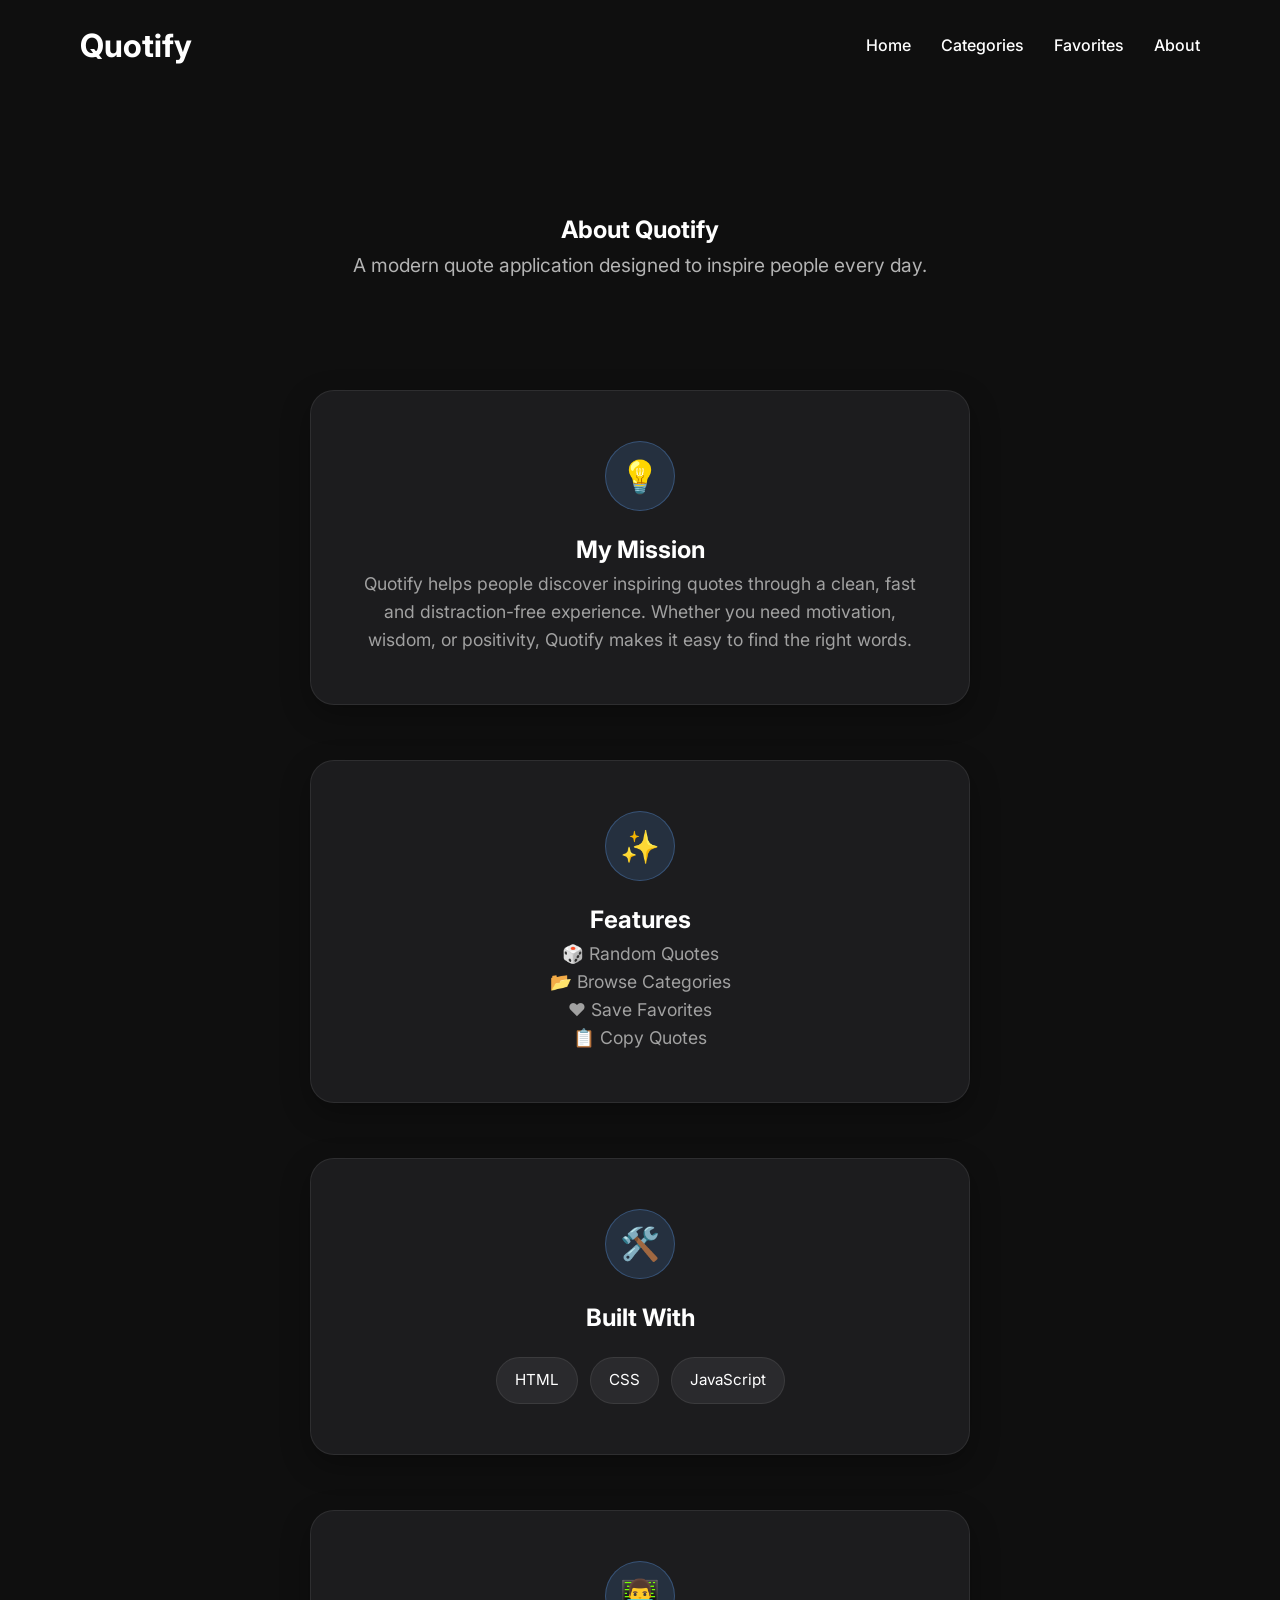
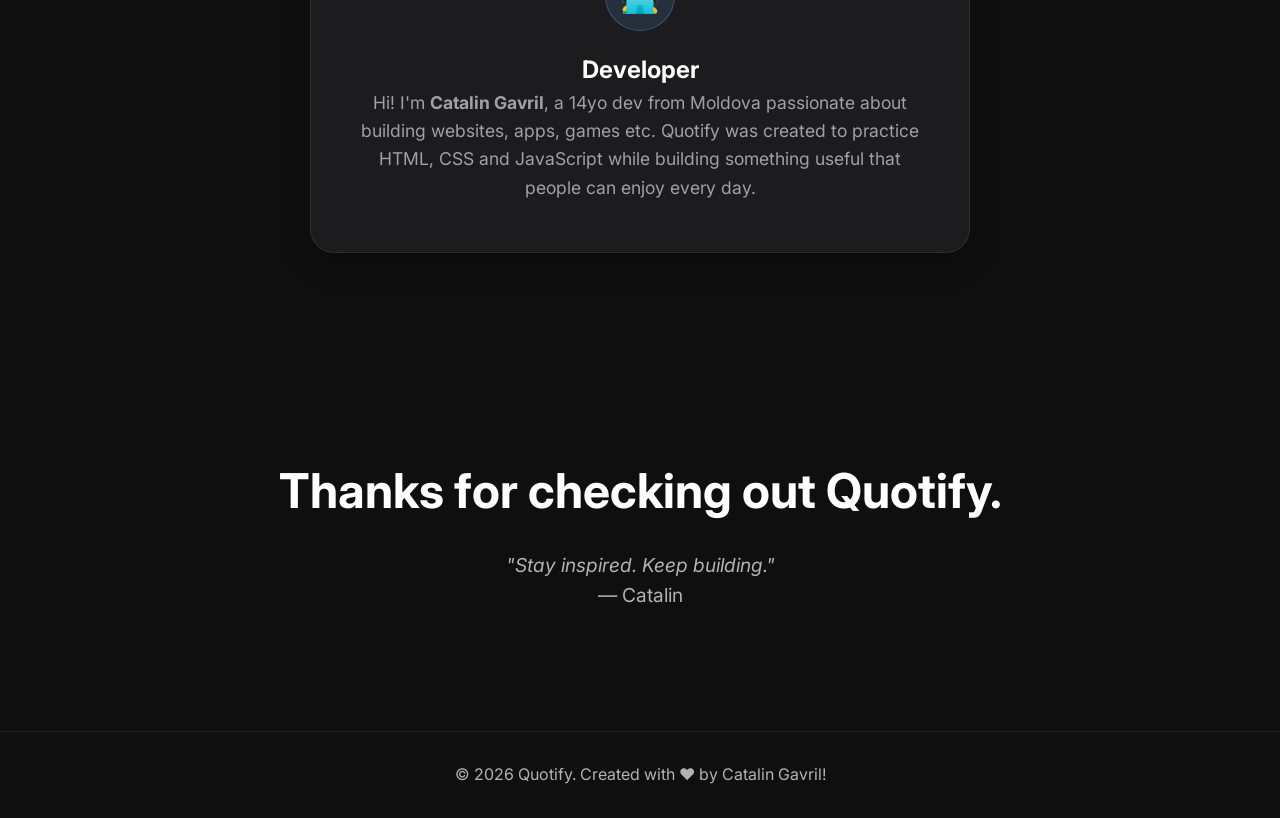
==== about.html @ 7f9e3f48 "Finished building the v1.0 version of Quotify." ====
<html lang="en">
    <head>
        <meta charset = "UTF-8">
        <meta name = "viewport" content = "width=device-width, initial-scale=1.0">

        <title>About • Quotify</title>

        <link rel="preconnect" href="https://fonts.googleapis.com">
        <link rel="preconnect" href="https://fonts.gstatic.com" crossorigin>
        <link href="https://fonts.googleapis.com/css2?family=Inter:wght@100..900&display=swap" rel="stylesheet">

        <link rel="icon" href="favicon.ico">
        <link rel="apple-touch-icon" href="apple-touch-icon.png">
        <link rel="manifest" href="site.webmanifest">

        <link rel = "stylesheet" href="style.css">
    </head>

    <body>
        <header>
            <nav>
                <a href = "index.html" class="logo">Quotify</a>

            <ul>
                <li><a href="index.html">Home</a></li>
                <li><a href="categories.html">Categories</a></li>
                <li><a href="favorites.html">Favorites</a></li>
                <li><a href="about.html">About</a></li>
            </ul>
          </nav>
        </header>

        <main>
            <section class = "hero">
                <h1>About Quotify</h1>
                <p>
                    A modern quote application designed to inspire people every day.
                </p>
            </section>

            <section class = "quotes-list">
                <div class = "quote-card">
                    <div class = "about-icon">💡</div>
                    <h2>My Mission</h2>

                    <p>
                        Quotify helps people discover inspiring quotes through a clean,
                    fast and distraction-free experience. Whether you need motivation,
                    wisdom, or positivity, Quotify makes it easy to find the right words.
                    </p>
                </div>

                <div class = "quote-card">
                    <div class = "about-icon">✨</div>
                    <h2>Features</h2>

                    <p>🎲 Random Quotes</p>
                    <p>📂 Browse Categories</p>
                    <p>❤️ Save Favorites</p>
                    <p>📋 Copy Quotes</p>
                </div>

                <div class="quote-card">
                    <div class = "about-icon">🛠️</div>
                    <h2>Built With</h2>
                    <div class = "tech-stack">
                        <span>HTML</span>
                        <span>CSS</span>
                        <span>JavaScript</span>
                    </div>
                </div>

                <div class="quote-card">
                    <div class = "about-icon">👨‍💻</div>
                    <h2>Developer</h2>

                    <p>
                        Hi! I'm <strong>Catalin Gavril</strong>, a 14yo dev from Moldova passionate about building websites, apps, games etc.
                    
                        Quotify was created to practice HTML, CSS and JavaScript while building something useful that people can enjoy every day.
                    </p>
                </div>

            </section>

            <section class="hero">
                <h2>Thanks for checking out Quotify.</h2>

                <p>
                    <em>"Stay inspired. Keep building."</em>
                </p>

                <p>
                    — Catalin
                </p>
            </section>
        </main>

        <footer>
            <p>&copy; 2026 Quotify. Created with ❤️ by Catalin Gavril!</p>
        </footer>
    </body>
</html>
---- style.css ----
* {
    margin: 0;
    padding: 0;
    box-sizing: border-box;
}

body {
    font-family: "Inter", sans-serif;
    background-color: #0F0F0F;
    color: white;
    line-height: 1.6;
}

nav {
    display: flex;
    justify-content: space-between;
    align-items: center;

    padding: 20px 80px;
}

nav ul {
    display: flex;
    list-style: none;
    gap: 30px;
}

nav a {
    text-decoration: none;
    color: white;
    font-weight: 500;
    transition: 0.3s ease, transform 0.3s ease;
}

nav a:hover {
    color: #60A5FA;
    font-size: 1.05rem;
    transform: scale(1.05);
    opacity: 0.7;
    text-decoration: underline;
    cursor: pointer;
}

nav h1 {
    font-size: 2rem;
}

.hero {
    text-align: center;
    padding: 120px 20px 60px;
}

.hero h2 {
    font-size: 3rem;
    margin-bottom: 20px;
}

.hero p {
    font-size: 1.2rem;
    max-width: 700px;
    margin: 0 auto;
    color: #B3B3B3;
}

.quote-selection {
    display: flex;
    flex-direction: column;
    align-items: center;
    justify-content: center;
    width: 100%;
    padding: 20px;
}

.quote-card {
    background-color: #1C1C1E;
    border: 1px solid rgba(255, 255, 255, 0.08);
    max-width: 700px;
    width: 100%;
    padding: 50px;
    border-radius: 24px;
    text-align: center;
    margin-bottom: 30px;
    box-shadow: 0 10px 30px rgba(0, 0, 0, 0.3);
    animation: fadeIn 0.6s ease;
    transition: transform 0.3s ease, box-shadow 0.3s ease;
}

.quote-card blockquote {
    font-size: 2rem;
    font-weight: 600;
    line-height: 1.4;
    margin-bottom: 25px;
}

.quote-card p {
    font-size: 1.1rem;
    color: #A1A1A1;
    font-weight: 400;
}

.quote-card:hover {
    transform: translateY(-6px);
    box-shadow: 0 18px 40px rgba(0, 0, 0, 0.45);
}

.buttons {
    display: flex;
    gap: 15px;
    justify-content: center;
}

.buttons button {
    background-color: white;
    color: black;
    border: none;
    padding: 12px 25px;
    border-radius: 999px;
    font-size: 1rem;
    font-weight: 600;
    cursor: pointer;
    transition: all 0.3s ease;
}

.buttons button:hover {
    transform: translateY(-3px);
    opacity: 0.85;
    box-shadow: 0 8px 20px rgba(0, 0, 0, 0.2);
}

main {
    min-height: 80vh;
}

@keyframes fadeIn {
    from {
        opacity: 0;
        transform: translateY(20px);
    }

    to {
        opacity: 1;
        transform: translateY(0);
    }
}

.categories-grid {
    max-width: 1100px;
    margin: 60px auto;
    padding: 0 20px;
    display: grid;
    grid-template-columns: repeat(auto-fit, minmax(280px, 1fr));
    gap: 25px;
}

.category-card {
    background: #1C1C1E;
    border: 1px solid rgba(255, 255, 255, 0.08);
    border-radius: 24px;
    padding: 40px 30px;
    text-align: center;
    text-decoration: none;
    color: white;
    transition: 0.3s ease;
    box-shadow: 0 10px 30px rgba(0, 0, 0, 0.3);
}

.category-card:hover {
    transform: translateY(-8px);
    border-color: rgba(255, 255, 255, 0.18);
    box-shadow: 0 20px 40px rgba(0, 0, 0, 0.45);
}

.category-icon {
    font-size: 48px;
    margin-bottom: 20px;
}

.category-card h2 {
    font-size: 28px;
    margin-bottom: 15px;
}

.category-card p {
    color: #B3B3B3;
    line-height: 1.6;
}

.quotes-list {
    display: flex;
    flex-direction: column;
    gap: 25px;
    max-width: 700px;
    margin: 50px auto;
    padding: 0 20px;
}

.logo {
    font-size: 2rem;
    font-weight: 700;
    color: white;
    text-decoration: none;
}

.remove-btn {
    margin-top: 25px;
    background: #EF4444;
    color: white;
    border: none;
    padding: 10px 18px;
    border-radius: 999px;
    cursor: pointer;
    font-size: 0.95rem;
    transition: all 0.3s ease;
}

.remove-btn:hover {
    opacity: 0.9;
    transform: translateY(-2px);
}

.toast {
    position: fixed;
    bottom: 30px;
    right: 30px;
    background: #1C1C1E;
    color: white;
    padding: 15px 25px;
    border-radius: 14px;
    box-shadow: 0 12px 30px rgba(0, 0, 0, 0.35);
    opacity: 0;
    transform: translateY(20px);
    transition: all 0.3s ease;
    pointer-events: none;
    backdrop-filter: blur(18px);
    border: 1px solid rgba(255, 255, 255, 0.08);
}

.toast.show {
    opacity: 1;
    transform: translateY(0);
}

footer {
    margin-top: 60px;
    padding: 30px 20px;
    text-align: center;
    color: #B3B3B3;
    border-top: 1px solid rgba(255, 255, 255, 0.08);
}

.about-icon {
    width: 70px;
    height: 70px;
    margin: 0 auto 20px;
    border-radius: 50%;
    display: flex;
    justify-content: center;
    align-items: center;
    font-size: 2rem;
    background: rgba(96, 165, 250, 0.15);
    border: 1px solid rgba(96, 165, 250, 0.3);
}

.tech-stack {
    display: flex;
    justify-content: center;
    flex-wrap: wrap;
    gap: 12px;
    margin-top: 20px;
}

.tech-stack span {
    background: #2A2A2D;
    padding: 10px 18px;
    border-radius: 999px;
    font-size: 0.95rem;
    border: 1px solid rgba(255, 255, 255, 0.08);
}

@media (max-width: 768px) {
    nav {
        flex-direction: column;
        gap: 20px;
        padding: 20px;
    }

    nav ul {
        flex-wrap: wrap;
        justify-content: center;
        gap: 15px;
    }

    .hero {
        padding: 70px 20px 40px;
    }

    .hero h1,
    .hero h2 {
        font-size: 1rem;
    }

    .hero p {
        font-size: 1rem;
    }

    .quote-card {
        padding: 30px 20px;
    }

    .quote-card blockquote {
        font-size: 1.5rem;
    }

    .buttons {
        flex-direction: column;
        width: 100%;
    }

    .buttons button {
        width: 100%;
    }

    .categories-grid {
        grid-template-columns: 1fr;
    }
}
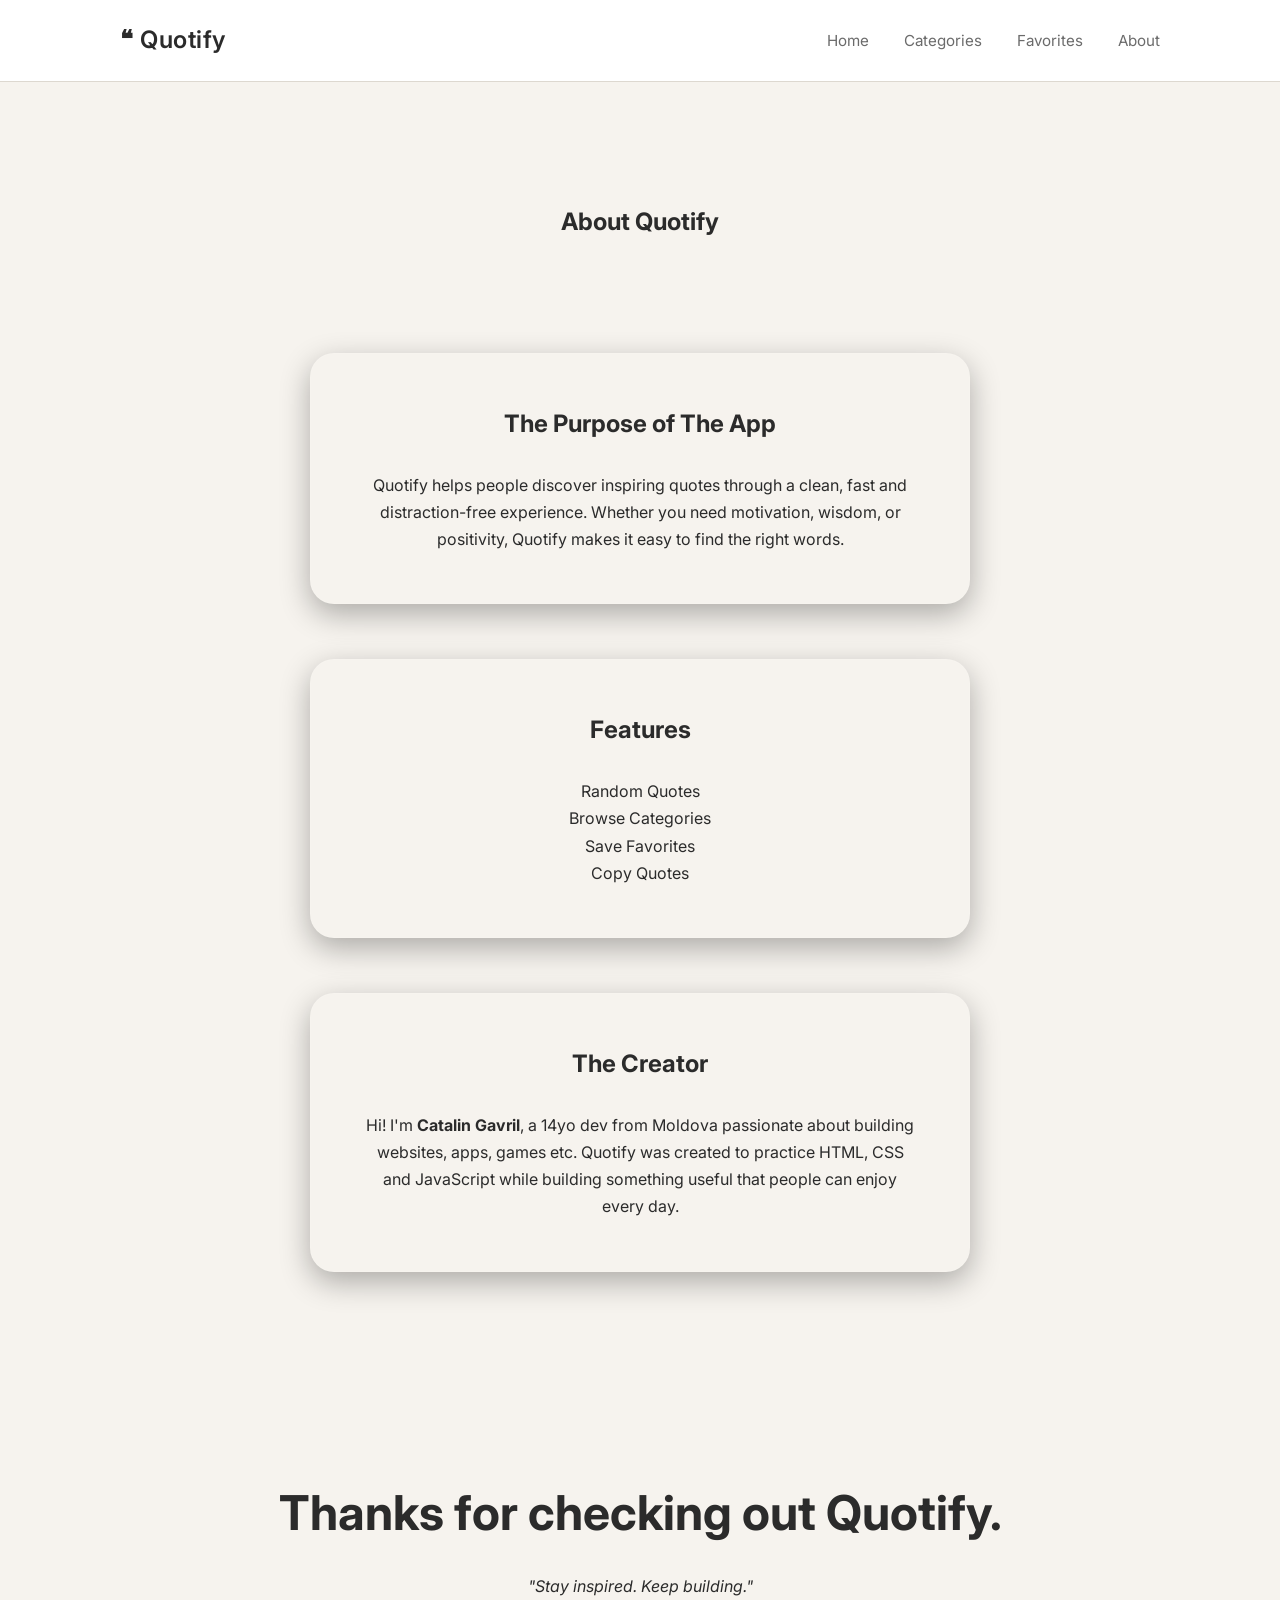
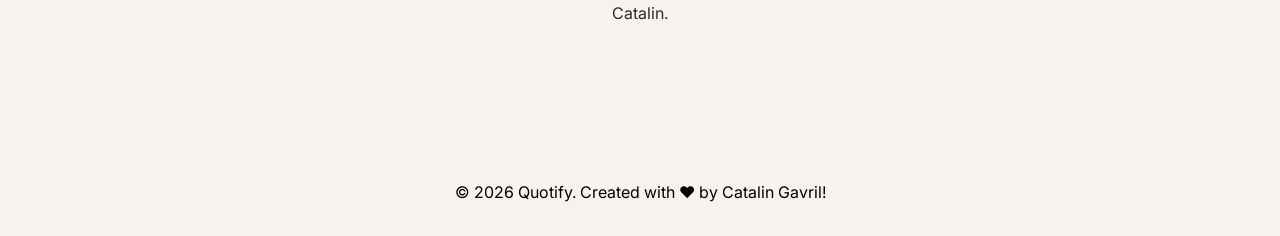
==== commit a70570e9: "Modified a lot of stuff from the previous version." ====
--- a/about.html
+++ b/about.html
@@ -7,7 +7,7 @@
 
         <link rel="preconnect" href="https://fonts.googleapis.com">
         <link rel="preconnect" href="https://fonts.gstatic.com" crossorigin>
-        <link href="https://fonts.googleapis.com/css2?family=Inter:wght@100..900&display=swap" rel="stylesheet">
+        <link href="https://fonts.googleapis.com/css2?family=Cormorant+Garamond:wght@400;500;600&family=Inter:wght@300;400;500;600&display=swap" rel="stylesheet">
 
         <link rel="icon" href="favicon.ico">
         <link rel="apple-touch-icon" href="apple-touch-icon.png">
@@ -19,7 +19,7 @@
     <body>
         <header>
             <nav>
-                <a href = "index.html" class="logo">Quotify</a>
+                <a href = "index.html" class="logo">❝ Quotify</a>
 
             <ul>
                 <li><a href="index.html">Home</a></li>
@@ -33,16 +33,13 @@
         <main>
             <section class = "hero">
                 <h1>About Quotify</h1>
-                <p>
-                    A modern quote application designed to inspire people every day.
-                </p>
+
             </section>
 
             <section class = "quotes-list">
                 <div class = "quote-card">
-                    <div class = "about-icon">💡</div>
-                    <h2>My Mission</h2>
-
+                    <h2>The Purpose of The App</h2>
+                    <br>
                     <p>
                         Quotify helps people discover inspiring quotes through a clean,
                     fast and distraction-free experience. Whether you need motivation,
@@ -51,29 +48,17 @@
                 </div>
 
                 <div class = "quote-card">
-                    <div class = "about-icon">✨</div>
                     <h2>Features</h2>
-
-                    <p>🎲 Random Quotes</p>
-                    <p>📂 Browse Categories</p>
-                    <p>❤️ Save Favorites</p>
-                    <p>📋 Copy Quotes</p>
+                    <br>
+                    <p>Random Quotes</p>
+                    <p>Browse Categories</p>
+                    <p>Save Favorites</p>
+                    <p>Copy Quotes</p>
                 </div>
 
                 <div class="quote-card">
-                    <div class = "about-icon">🛠️</div>
-                    <h2>Built With</h2>
-                    <div class = "tech-stack">
-                        <span>HTML</span>
-                        <span>CSS</span>
-                        <span>JavaScript</span>
-                    </div>
-                </div>
-
-                <div class="quote-card">
-                    <div class = "about-icon">👨‍💻</div>
-                    <h2>Developer</h2>
-
+                    <h2>The Creator</h2>
+                    <br>
                     <p>
                         Hi! I'm <strong>Catalin Gavril</strong>, a 14yo dev from Moldova passionate about building websites, apps, games etc.
                     
@@ -91,7 +76,7 @@
                 </p>
 
                 <p>
-                    — Catalin
+                    Catalin.
                 </p>
             </section>
         </main>
--- a/style.css
+++ b/style.css
@@ -1,3 +1,14 @@
+:root {
+    --background: #F6F3EE;
+    --surface: #FFFFFF;
+    --text: #2B2B2B;
+    --text-light: #6B6B6B;
+    --border: #DDD8D0;
+    --accent: #6F7C74;
+    --radius: 18px;
+    --shadow: 0 8px 24px rgba(0, 0, 0, 0.06);
+}
+
 * {
     margin: 0;
     padding: 0;
@@ -5,44 +16,54 @@
 }
 
 body {
-    font-family: "Inter", sans-serif;
-    background-color: #0F0F0F;
-    color: white;
-    line-height: 1.6;
+    background:var(--background);
+    color:var(--text);
+    font-family:"Inter", sans-serif;
+    line-height: 1.7;
+}
+
+header {
+    background:var(--surface);
+    border-bottom: 1px solid var(--border);
 }
 
 nav {
+    max-width:1100px;
+    margin: auto;
+    padding: 20px 30px;
     display: flex;
     justify-content: space-between;
     align-items: center;
+}
 
-    padding: 20px 80px;
+.logo {
+    text-decoration: none;
+    color:var(--text);
+    font-size: 1.5rem;
+    font-weight: 600;
+    letter-spacing: 0.5px;
+    transition:var(--transition);
+}
+
+.logo:hover {
+    opacity: 0.7s;
 }
 
 nav ul {
     display: flex;
+    gap: 35px;
     list-style: none;
-    gap: 30px;
 }
 
 nav a {
     text-decoration: none;
-    color: white;
-    font-weight: 500;
-    transition: 0.3s ease, transform 0.3s ease;
+    color:var(--text-light);
+    transition:var(--transition);
+    font-size: 0.95rem;
 }
 
-nav a:hover {
-    color: #60A5FA;
-    font-size: 1.05rem;
-    transform: scale(1.05);
-    opacity: 0.7;
-    text-decoration: underline;
-    cursor: pointer;
-}
-
-nav h1 {
-    font-size: 2rem;
+nav ul a:hover {
+    color:var(--text);
 }
 
 .hero {
@@ -55,13 +76,6 @@
     margin-bottom: 20px;
 }
 
-.hero p {
-    font-size: 1.2rem;
-    max-width: 700px;
-    margin: 0 auto;
-    color: #B3B3B3;
-}
-
 .quote-selection {
     display: flex;
     flex-direction: column;
@@ -69,10 +83,11 @@
     justify-content: center;
     width: 100%;
     padding: 20px;
+    font-size: 1.4rem;
 }
 
 .quote-card {
-    background-color: #1C1C1E;
+    background-color: #F6F3EE;
     border: 1px solid rgba(255, 255, 255, 0.08);
     max-width: 700px;
     width: 100%;
@@ -86,21 +101,11 @@
 }
 
 .quote-card blockquote {
-    font-size: 2rem;
+    font-family: "Cormorant Garamond", sans-serif;
+    font-size: 1.5rem;
     font-weight: 600;
     line-height: 1.4;
     margin-bottom: 25px;
-}
-
-.quote-card p {
-    font-size: 1.1rem;
-    color: #A1A1A1;
-    font-weight: 400;
-}
-
-.quote-card:hover {
-    transform: translateY(-6px);
-    box-shadow: 0 18px 40px rgba(0, 0, 0, 0.45);
 }
 
 .buttons {
@@ -110,37 +115,44 @@
 }
 
 .buttons button {
-    background-color: white;
+    background-color: rgb(203, 139, 55);
     color: black;
     border: none;
     padding: 12px 25px;
-    border-radius: 999px;
+    border-radius: 100px;
     font-size: 1rem;
     font-weight: 600;
     cursor: pointer;
-    transition: all 0.3s ease;
 }
 
-.buttons button:hover {
-    transform: translateY(-3px);
-    opacity: 0.85;
-    box-shadow: 0 8px 20px rgba(0, 0, 0, 0.2);
+footer {
+    margin-top: 60px;
+    padding: 30px 20px;
+    text-align: center;
+    color: #000000;
+    border-top: 1px solid rgba(255, 255, 255, 0.08);
 }
 
-main {
-    min-height: 80vh;
+.toast {
+    position: fixed;
+    bottom: 30px;
+    right: 30px;
+    background: #F6F3EE;
+    color: black;
+    padding: 15px 25px;
+    border-radius: 14px;
+    box-shadow: 0 12px 30px rgba(0, 0, 0, 0.35);
+    opacity: 0;
+    transform: translateY(20px);
+    transition: all 0.3s ease;
+    pointer-events: none;
+    backdrop-filter: blur(18px);
+    border: 1px solid rgba(255, 255, 255, 0.08);
 }
 
-@keyframes fadeIn {
-    from {
-        opacity: 0;
-        transform: translateY(20px);
-    }
-
-    to {
-        opacity: 1;
-        transform: translateY(0);
-    }
+.toast.show {
+    opacity: 1;
+    transform: translateY(0);
 }
 
 .categories-grid {
@@ -164,27 +176,6 @@
     box-shadow: 0 10px 30px rgba(0, 0, 0, 0.3);
 }
 
-.category-card:hover {
-    transform: translateY(-8px);
-    border-color: rgba(255, 255, 255, 0.18);
-    box-shadow: 0 20px 40px rgba(0, 0, 0, 0.45);
-}
-
-.category-icon {
-    font-size: 48px;
-    margin-bottom: 20px;
-}
-
-.category-card h2 {
-    font-size: 28px;
-    margin-bottom: 15px;
-}
-
-.category-card p {
-    color: #B3B3B3;
-    line-height: 1.6;
-}
-
 .quotes-list {
     display: flex;
     flex-direction: column;
@@ -192,13 +183,6 @@
     max-width: 700px;
     margin: 50px auto;
     padding: 0 20px;
-}
-
-.logo {
-    font-size: 2rem;
-    font-weight: 700;
-    color: white;
-    text-decoration: none;
 }
 
 .remove-btn {
@@ -211,116 +195,4 @@
     cursor: pointer;
     font-size: 0.95rem;
     transition: all 0.3s ease;
-}
-
-.remove-btn:hover {
-    opacity: 0.9;
-    transform: translateY(-2px);
-}
-
-.toast {
-    position: fixed;
-    bottom: 30px;
-    right: 30px;
-    background: #1C1C1E;
-    color: white;
-    padding: 15px 25px;
-    border-radius: 14px;
-    box-shadow: 0 12px 30px rgba(0, 0, 0, 0.35);
-    opacity: 0;
-    transform: translateY(20px);
-    transition: all 0.3s ease;
-    pointer-events: none;
-    backdrop-filter: blur(18px);
-    border: 1px solid rgba(255, 255, 255, 0.08);
-}
-
-.toast.show {
-    opacity: 1;
-    transform: translateY(0);
-}
-
-footer {
-    margin-top: 60px;
-    padding: 30px 20px;
-    text-align: center;
-    color: #B3B3B3;
-    border-top: 1px solid rgba(255, 255, 255, 0.08);
-}
-
-.about-icon {
-    width: 70px;
-    height: 70px;
-    margin: 0 auto 20px;
-    border-radius: 50%;
-    display: flex;
-    justify-content: center;
-    align-items: center;
-    font-size: 2rem;
-    background: rgba(96, 165, 250, 0.15);
-    border: 1px solid rgba(96, 165, 250, 0.3);
-}
-
-.tech-stack {
-    display: flex;
-    justify-content: center;
-    flex-wrap: wrap;
-    gap: 12px;
-    margin-top: 20px;
-}
-
-.tech-stack span {
-    background: #2A2A2D;
-    padding: 10px 18px;
-    border-radius: 999px;
-    font-size: 0.95rem;
-    border: 1px solid rgba(255, 255, 255, 0.08);
-}
-
-@media (max-width: 768px) {
-    nav {
-        flex-direction: column;
-        gap: 20px;
-        padding: 20px;
-    }
-
-    nav ul {
-        flex-wrap: wrap;
-        justify-content: center;
-        gap: 15px;
-    }
-
-    .hero {
-        padding: 70px 20px 40px;
-    }
-
-    .hero h1,
-    .hero h2 {
-        font-size: 1rem;
-    }
-
-    .hero p {
-        font-size: 1rem;
-    }
-
-    .quote-card {
-        padding: 30px 20px;
-    }
-
-    .quote-card blockquote {
-        font-size: 1.5rem;
-    }
-
-    .buttons {
-        flex-direction: column;
-        width: 100%;
-    }
-
-    .buttons button {
-        width: 100%;
-    }
-
-    .categories-grid {
-        grid-template-columns: 1fr;
-    }
 }
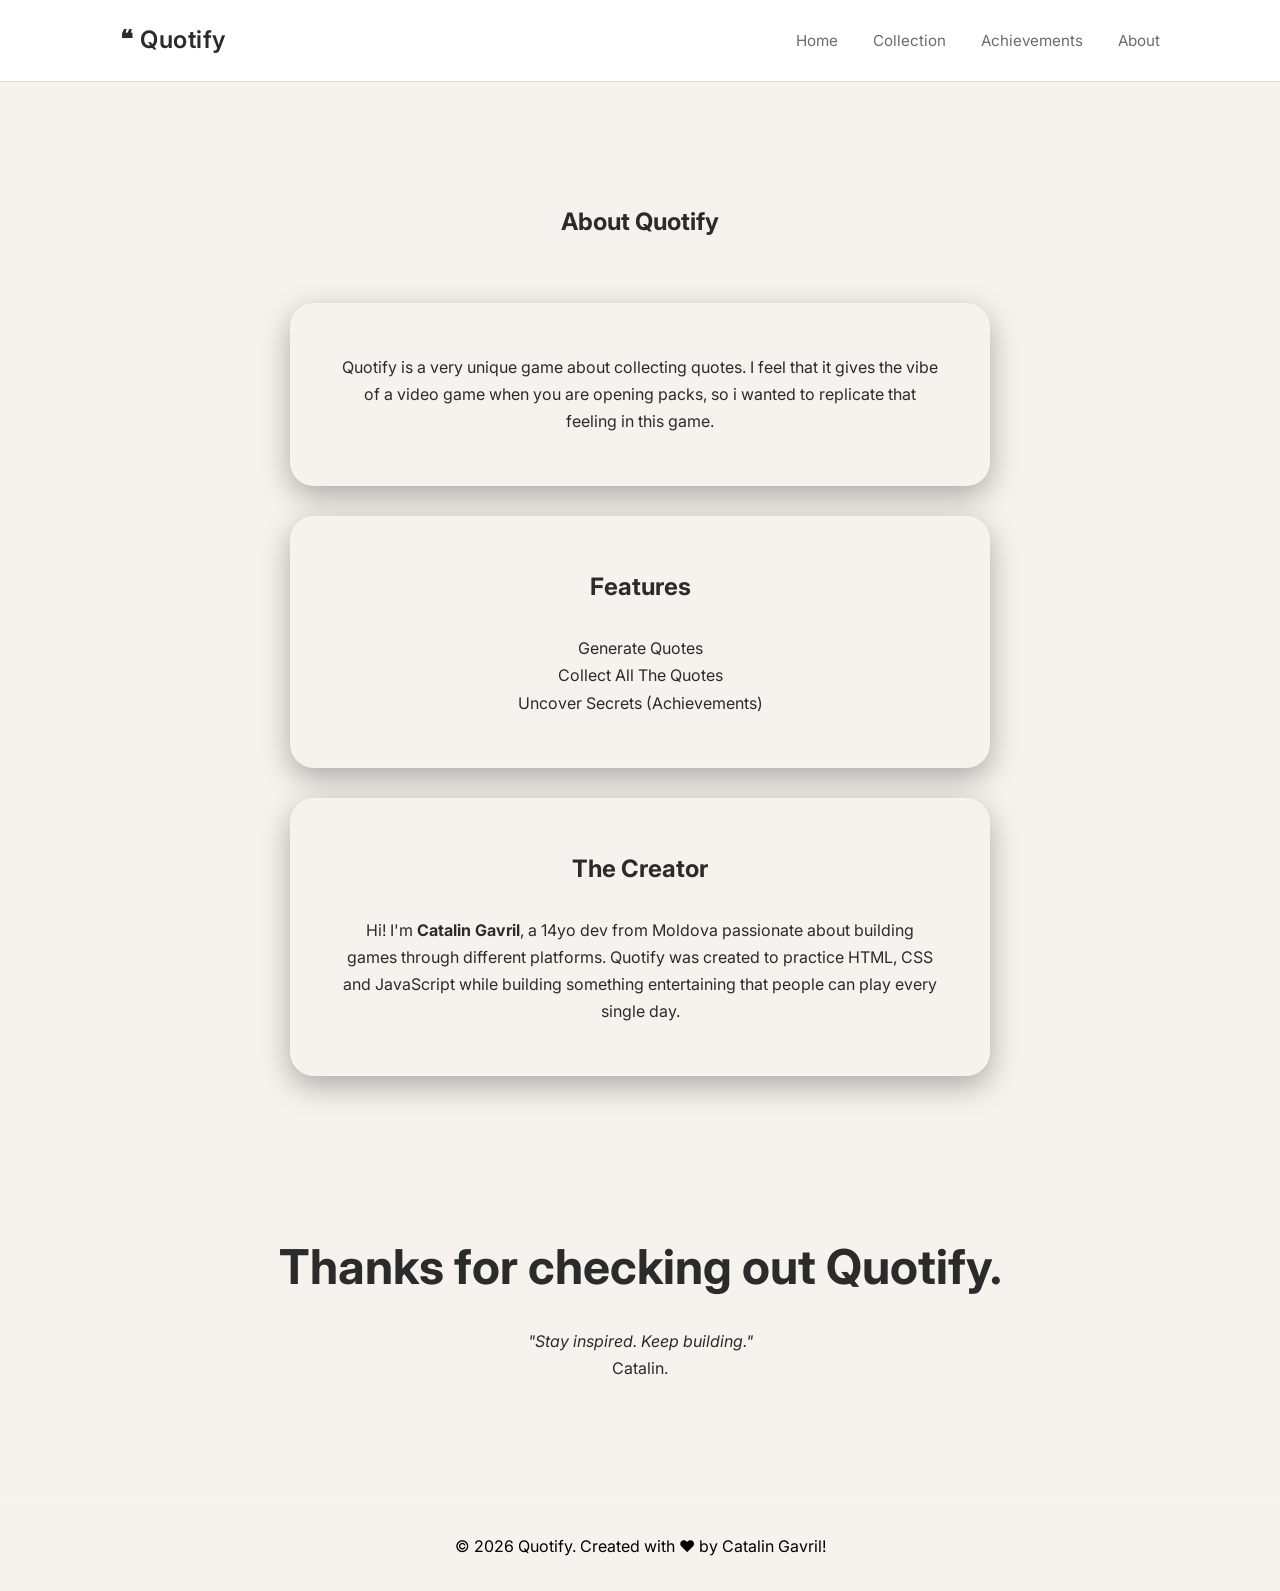
==== commit 3f1daf99: "Finished revamping the whole website." ====
--- a/about.html
+++ b/about.html
@@ -23,8 +23,8 @@
 
             <ul>
                 <li><a href="index.html">Home</a></li>
-                <li><a href="categories.html">Categories</a></li>
-                <li><a href="favorites.html">Favorites</a></li>
+                <li><a href="collection.html">Collection</a></li>
+                <li><a href = "achievements.html">Achievements</a></li>
                 <li><a href="about.html">About</a></li>
             </ul>
           </nav>
@@ -38,31 +38,26 @@
 
             <section class = "quotes-list">
                 <div class = "quote-card">
-                    <h2>The Purpose of The App</h2>
-                    <br>
                     <p>
-                        Quotify helps people discover inspiring quotes through a clean,
-                    fast and distraction-free experience. Whether you need motivation,
-                    wisdom, or positivity, Quotify makes it easy to find the right words.
+                        Quotify is a very unique game about collecting quotes. I feel that it gives the vibe of a video game when you are opening packs, so i wanted to replicate that feeling in this game.
                     </p>
                 </div>
 
                 <div class = "quote-card">
                     <h2>Features</h2>
                     <br>
-                    <p>Random Quotes</p>
-                    <p>Browse Categories</p>
-                    <p>Save Favorites</p>
-                    <p>Copy Quotes</p>
+                    <p>Generate Quotes</p>
+                    <p>Collect All The Quotes</p>
+                    <p>Uncover Secrets (Achievements)</p>
                 </div>
 
                 <div class="quote-card">
                     <h2>The Creator</h2>
                     <br>
                     <p>
-                        Hi! I'm <strong>Catalin Gavril</strong>, a 14yo dev from Moldova passionate about building websites, apps, games etc.
+                        Hi! I'm <strong>Catalin Gavril</strong>, a 14yo dev from Moldova passionate about building games through different platforms.
                     
-                        Quotify was created to practice HTML, CSS and JavaScript while building something useful that people can enjoy every day.
+                        Quotify was created to practice HTML, CSS and JavaScript while building something entertaining that people can play every single day.
                     </p>
                 </div>
 
--- a/style.css
+++ b/style.css
@@ -94,10 +94,19 @@
     padding: 50px;
     border-radius: 24px;
     text-align: center;
-    margin-bottom: 30px;
+    margin: 0 auto 30px;
     box-shadow: 0 10px 30px rgba(0, 0, 0, 0.3);
     animation: fadeIn 0.6s ease;
-    transition: transform 0.3s ease, box-shadow 0.3s ease;
+    transition: 
+        border-color 0.4s ease, 
+        box-shadow 0.4s ease,
+        opacity 0.25s ease,
+        transform 0.25s ease;
+}
+
+.quote-card.opening {
+    opacity: 0;
+    transform: scale(0.96);
 }
 
 .quote-card blockquote {
@@ -155,44 +164,188 @@
     transform: translateY(0);
 }
 
-.categories-grid {
-    max-width: 1100px;
-    margin: 60px auto;
-    padding: 0 20px;
+.common {
+    border: 2px solid #C9C9C9;
+}
+.uncommon {
+    border: 2px solid #56C271;
+}
+
+.rare {
+    border: 2px solid #4B8BFF;
+    box-shadow: 0 0 15px rgba(75, 139, 255, 0.25);
+}
+
+.epic {
+    border: 2px solid #9D5CFF;
+    box-shadow: 0 0 20px rgba(157, 92, 255, 0.35);
+}
+
+.legendary {
+    border: 2px solid #F2B84B;
+    box-shadow: 0 0 25px rgba(242, 184, 75, 0.45);
+}
+
+.mythic {
+    border: 2px solid #8B5CF6;
+    box-shadow: 0 0 35px rgba(139, 92, 246, 0.35);
+}
+
+.collection {
+    max-width: 1200px;
+    margin: 4rem auto;
+    padding: 0 2rem;
+}
+
+.collection h1 {
+    text-align: center;
+    margin-bottom: 0.5rem;
+}
+
+#collectionProgress {
+    text-align: center;
+    color: #6B6B6B;
+    margin-bottom: 2.5rem;
+}
+
+#collectionList {
     display: grid;
     grid-template-columns: repeat(auto-fit, minmax(280px, 1fr));
-    gap: 25px;
-}
-
-.category-card {
-    background: #1C1C1E;
-    border: 1px solid rgba(255, 255, 255, 0.08);
-    border-radius: 24px;
-    padding: 40px 30px;
-    text-align: center;
-    text-decoration: none;
-    color: white;
-    transition: 0.3s ease;
-    box-shadow: 0 10px 30px rgba(0, 0, 0, 0.3);
-}
-
-.quotes-list {
-    display: flex;
-    flex-direction: column;
-    gap: 25px;
-    max-width: 700px;
-    margin: 50px auto;
-    padding: 0 20px;
-}
-
-.remove-btn {
-    margin-top: 25px;
-    background: #EF4444;
-    color: white;
-    border: none;
-    padding: 10px 18px;
-    border-radius: 999px;
-    cursor: pointer;
-    font-size: 0.95rem;
-    transition: all 0.3s ease;
+    gap: 1.5rem;
+}
+
+.collection-card {
+    background: #FCFAF6;
+    border: 1px solid #E5DED3;
+    border-radius: 14px;
+    padding: 1.5rem;
+    box-shadow: 0 4px 12px rgba(0, 0, 0, 0.05);
+    transition: transform 0.2s ease, box-shadow 0.2s ease;
+}
+
+.collection-card:hover {
+    transform: translateY(-4px);
+    box-shadow: 0 10px 22px rgba(0, 0, 0, 0.08);
+}
+
+.collection-rarity {
+    font-size: 0.8rem;
+    font-weight: 600;
+    text-transform: uppercase;
+    letter-spacing: 0.08em;
+    margin-bottom: 1rem;
+    color: #8C7853;
+}
+
+.collection-card blockquote {
+    font-family: "Cormorant Garamond", serif;
+    font-size: 1.45rem;
+    line-height: 1.45;
+    margin: 0 0 1.5rem;
+}
+
+.collection-author {
+    font-size: 0.9rem;
+    color: #666;
+}
+
+.toast strong {
+    font-size: 1rem;
+    font-weight: 600;
+}
+
+.achievements {
+    max-width: 1200px;
+    margin: 4rem auto;
+    padding: 0 2rem;
+}
+
+.achievements h1 {
+    text-align: center;
+    margin-bottom: 0.5rem;
+}
+
+#achievementProgress {
+    text-align: center;
+    color: #6B6B6B;
+    margin-bottom: 2.5rem;
+}
+
+#achievementList {
+    display: grid;
+    grid-template-columns: repeat(auto-fit, minmax(280px, 1fr));
+    gap: 1.5rem;
+}
+
+.achievement-card {
+    background: #FCFAF6;
+    border: 1px solid #E5DED3;
+    border-radius: 14px;
+    padding: 1.5rem;
+    box-shadow: 0 4px 12px rgba(0, 0, 0, 0.05);
+    transition: 
+        transform 0.2s ease,
+        box-shadow 0.2s ease;
+}
+
+.achievement-card:hover {
+    transform: translateY(-4px);
+    box-shadow: 0 10px 22px rgba(0, 0, 0, 0.08);
+}
+
+.achievement-card h2 {
+    font-family: "Cormorant Garamond", serif;
+    margin-bottom: 0.8rem;
+    font-size: 1.6rem;
+}
+
+.achievement-card p {
+    color: #666;
+}
+
+.achievement-card.unlocked {
+    border-left: 5px solid #8C7853;
+}
+
+.achievement-card.locked {
+    opacity: 0.45;
+    filter: grayscale(1);
+}
+
+@media (max-width: 768px) {
+    nav {
+        flex-direction: column;
+        gap: 20px;
+    }
+
+    nav ul {
+        gap: 20px;
+        flex-wrap: wrap;
+        justify-content: center;
+    }
+
+    .hero {
+        padding: 70px 20px 40px;
+    }
+
+    .hero h1 {
+        font-size: 2.3rem;
+    }
+
+    .hero h2 {
+        font-size: 2rem;
+    }
+
+    .quote-card {
+        padding: 30px 20px;
+    }
+
+    .quote-card blockquote {
+        font-size: 1.3rem;
+    }
+
+    .collection,
+    .achievements {
+        padding: 0 1rem;
+    }
 }
